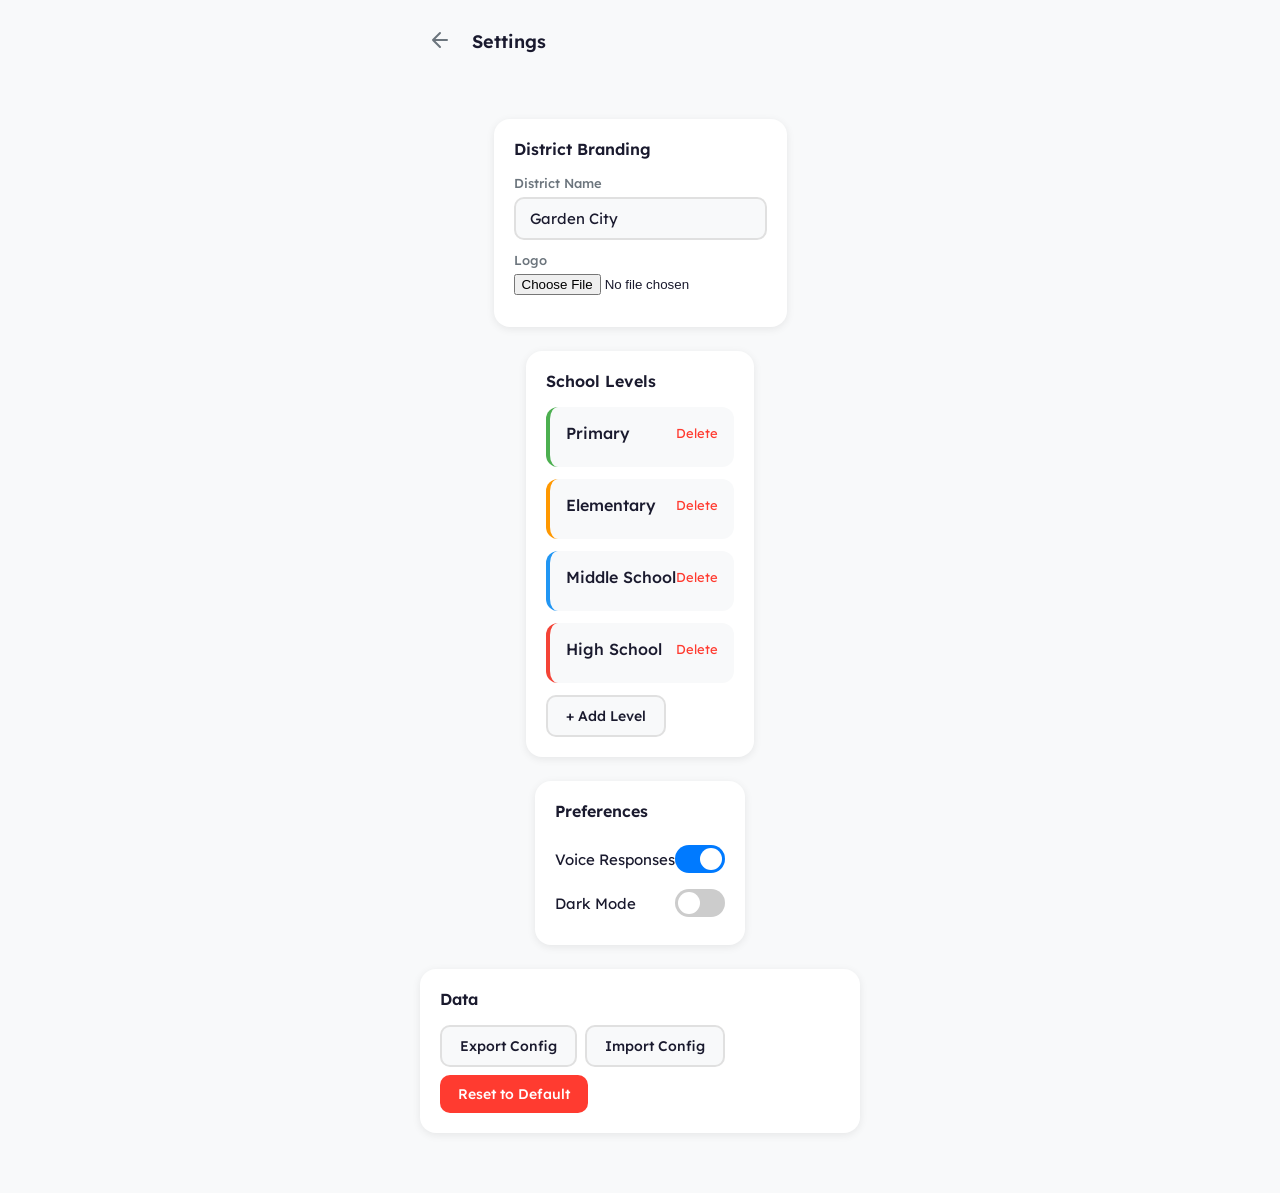
==== settings.html @ b6fb2cd3 "feat: settings page with district branding, level editor, and config management" ====
<!DOCTYPE html>
<html lang="en">
<head>
  <meta charset="UTF-8">
  <meta name="viewport" content="width=device-width, initial-scale=1.0">
  <title>Settings — Schedule Assistant</title>
  <link href="https://fonts.googleapis.com/css2?family=Lexend:wght@400;500;600&display=swap" rel="stylesheet">
  <link rel="stylesheet" href="css/style.css">
  <link rel="stylesheet" href="css/settings.css">
</head>
<body>
  <div id="app">
    <header>
      <div class="header-left">
        <button id="back-btn" class="icon-btn" aria-label="Back">
          <svg width="24" height="24" viewBox="0 0 24 24" fill="none" stroke="currentColor" stroke-width="2" stroke-linecap="round" stroke-linejoin="round">
            <path d="M19 12H5M12 19l-7-7 7-7"/>
          </svg>
        </button>
        <h1 class="district-name">Settings</h1>
      </div>
    </header>
    <main class="settings-main">
      <section class="settings-section">
        <h2>District Branding</h2>
        <label class="setting-field">
          <span>District Name</span>
          <input type="text" id="district-name-input" placeholder="e.g. Garden City">
        </label>
        <label class="setting-field">
          <span>Logo</span>
          <input type="file" id="logo-upload" accept="image/*">
        </label>
        <div id="logo-preview-area"></div>
      </section>
      <section class="settings-section">
        <h2>School Levels</h2>
        <div id="levels-list"></div>
        <button id="add-level-btn" class="btn-secondary">+ Add Level</button>
      </section>
      <section class="settings-section">
        <h2>Preferences</h2>
        <label class="setting-toggle">
          <span>Voice Responses</span>
          <input type="checkbox" id="voice-toggle">
          <span class="toggle-slider"></span>
        </label>
        <label class="setting-toggle">
          <span>Dark Mode</span>
          <input type="checkbox" id="dark-mode-toggle">
          <span class="toggle-slider"></span>
        </label>
      </section>
      <section class="settings-section">
        <h2>Data</h2>
        <div class="btn-group">
          <button id="export-btn" class="btn-secondary">Export Config</button>
          <label class="btn-secondary btn-file">
            Import Config
            <input type="file" id="import-input" accept=".json" hidden>
          </label>
          <button id="reset-btn" class="btn-danger">Reset to Default</button>
        </div>
      </section>
    </main>
  </div>
  <script src="js/config.js"></script>
  <script src="js/settings-ui.js"></script>
</body>
</html>
---- css/style.css ----
*, *::before, *::after {
  box-sizing: border-box;
  margin: 0;
  padding: 0;
}

:root {
  --bg: #f8f9fa;
  --bg-card: #ffffff;
  --text: #1a1a2e;
  --text-secondary: #6c757d;
  --shadow: rgba(0, 0, 0, 0.08);
  --mic-bg: #007AFF;
  --mic-active: #FF3B30;
}

body {
  font-family: 'Lexend', sans-serif;
  background: var(--bg);
  color: var(--text);
  min-height: 100vh;
  min-height: 100dvh;
  display: flex;
  justify-content: center;
  -webkit-font-smoothing: antialiased;
  -webkit-tap-highlight-color: transparent;
}

body.dark-mode {
  --bg: #1a1a2e;
  --bg-card: #16213e;
  --text: #e8e8e8;
  --text-secondary: #a0a0b0;
  --shadow: rgba(0, 0, 0, 0.3);
}

#app {
  width: 100%;
  max-width: 480px;
  padding: 20px;
  display: flex;
  flex-direction: column;
  align-items: center;
  min-height: 100vh;
  min-height: 100dvh;
}

header {
  width: 100%;
  display: flex;
  justify-content: space-between;
  align-items: center;
  padding-bottom: 16px;
}

.header-left {
  display: flex;
  align-items: center;
  gap: 12px;
}

.district-logo {
  width: 40px;
  height: 40px;
  border-radius: 8px;
  object-fit: contain;
}

.district-name {
  font-size: 18px;
  font-weight: 600;
}

.icon-btn {
  background: none;
  border: none;
  color: var(--text-secondary);
  cursor: pointer;
  padding: 8px;
  border-radius: 50%;
  transition: background 0.2s;
}

.icon-btn:hover {
  background: rgba(0,0,0,0.05);
}

.hidden {
  display: none !important;
}

main {
  display: flex;
  flex-direction: column;
  align-items: center;
  padding: 40px 0;
  gap: 16px;
}

.mic-btn {
  position: relative;
  width: 100px;
  height: 100px;
  border-radius: 50%;
  background: var(--mic-bg);
  border: none;
  color: white;
  cursor: pointer;
  display: flex;
  align-items: center;
  justify-content: center;
  transition: background 0.2s, transform 0.1s;
  -webkit-tap-highlight-color: transparent;
}

.mic-btn:active {
  transform: scale(0.95);
}

.mic-btn.listening {
  background: var(--mic-active);
}

.mic-pulse {
  position: absolute;
  width: 100%;
  height: 100%;
  border-radius: 50%;
  border: 2px solid var(--mic-bg);
  animation: pulse 2s ease-out infinite;
}

.mic-btn.listening .mic-pulse {
  border-color: var(--mic-active);
}

@keyframes pulse {
  0% { transform: scale(1); opacity: 0.6; }
  100% { transform: scale(1.6); opacity: 0; }
}

.mic-waveform {
  position: absolute;
  bottom: -30px;
  display: flex;
  gap: 4px;
  align-items: center;
  height: 20px;
}

.mic-waveform span {
  width: 4px;
  height: 8px;
  background: var(--mic-active);
  border-radius: 2px;
  animation: wave 0.6s ease-in-out infinite alternate;
}

.mic-waveform span:nth-child(2) { animation-delay: 0.1s; }
.mic-waveform span:nth-child(3) { animation-delay: 0.2s; }
.mic-waveform span:nth-child(4) { animation-delay: 0.3s; }
.mic-waveform span:nth-child(5) { animation-delay: 0.4s; }

@keyframes wave {
  from { height: 4px; }
  to { height: 20px; }
}

.mic-status {
  font-size: 14px;
  color: var(--text-secondary);
  text-align: center;
}

.type-toggle {
  background: none;
  border: none;
  color: var(--text-secondary);
  font-size: 13px;
  cursor: pointer;
  text-decoration: underline;
  font-family: 'Lexend', sans-serif;
}

.type-input-area {
  width: 100%;
  display: flex;
  gap: 8px;
  margin-top: 8px;
}

.type-input {
  flex: 1;
  padding: 12px 16px;
  font-size: 15px;
  font-family: 'Lexend', sans-serif;
  border: 2px solid #e0e0e0;
  border-radius: 12px;
  background: var(--bg-card);
  color: var(--text);
  outline: none;
  transition: border-color 0.2s;
}

.type-input:focus {
  border-color: var(--mic-bg);
}

.type-submit {
  padding: 12px 20px;
  font-size: 15px;
  font-family: 'Lexend', sans-serif;
  background: var(--mic-bg);
  color: white;
  border: none;
  border-radius: 12px;
  cursor: pointer;
  font-weight: 500;
}

.cards-area {
  width: 100%;
  display: flex;
  flex-direction: column;
  gap: 12px;
  padding-bottom: 40px;
}

.answer-card {
  background: var(--bg-card);
  border-radius: 16px;
  padding: 20px 24px;
  box-shadow: 0 2px 12px var(--shadow);
  border-left: 5px solid #ccc;
  animation: slideUp 0.3s ease-out;
  transition: opacity 0.3s;
}

.answer-card.faded {
  opacity: 0.4;
}

@keyframes slideUp {
  from { transform: translateY(20px); opacity: 0; }
  to { transform: translateY(0); opacity: 1; }
}

.card-period {
  font-size: 28px;
  font-weight: 600;
  line-height: 1.2;
}

.card-school {
  font-size: 14px;
  color: var(--text-secondary);
  margin-top: 2px;
  font-weight: 400;
}

.card-time {
  font-size: 22px;
  font-weight: 500;
  margin-top: 8px;
}

.card-context {
  font-size: 13px;
  color: var(--text-secondary);
  margin-top: 4px;
}

.card-progress {
  width: 100%;
  height: 6px;
  background: #e0e0e0;
  border-radius: 3px;
  margin-top: 12px;
  overflow: hidden;
}

body.dark-mode .card-progress {
  background: #2a2a4a;
}

.card-progress-fill {
  height: 100%;
  border-radius: 3px;
  transition: width 0.5s ease;
}

.card-error {
  background: var(--bg-card);
  border-radius: 16px;
  padding: 20px 24px;
  box-shadow: 0 2px 12px var(--shadow);
  border-left: 5px solid #FF3B30;
  animation: slideUp 0.3s ease-out;
  font-size: 16px;
  color: var(--text-secondary);
}

.card-query {
  font-size: 12px;
  color: var(--text-secondary);
  font-style: italic;
  margin-bottom: 8px;
  opacity: 0.7;
}
---- css/settings.css ----
.settings-main {
  width: 100%;
  display: flex;
  flex-direction: column;
  gap: 24px;
  padding-bottom: 40px;
}

.settings-section {
  background: var(--bg-card);
  border-radius: 16px;
  padding: 20px;
  box-shadow: 0 2px 8px var(--shadow);
}

.settings-section h2 {
  font-size: 16px;
  font-weight: 600;
  margin-bottom: 16px;
  color: var(--text);
}

.setting-field {
  display: flex;
  flex-direction: column;
  gap: 6px;
  margin-bottom: 12px;
}

.setting-field span {
  font-size: 13px;
  color: var(--text-secondary);
  font-weight: 500;
}

.setting-field input[type="text"],
.setting-field input[type="time"] {
  padding: 10px 14px;
  font-size: 15px;
  font-family: 'Lexend', sans-serif;
  border: 2px solid #e0e0e0;
  border-radius: 10px;
  background: var(--bg);
  color: var(--text);
  outline: none;
}

.setting-field input:focus {
  border-color: #007AFF;
}

.setting-toggle {
  display: flex;
  justify-content: space-between;
  align-items: center;
  padding: 8px 0;
  cursor: pointer;
}

.setting-toggle span:first-child {
  font-size: 15px;
}

.setting-toggle input {
  display: none;
}

.toggle-slider {
  width: 50px;
  height: 28px;
  background: #ccc;
  border-radius: 14px;
  position: relative;
  transition: background 0.3s;
}

.toggle-slider::after {
  content: '';
  position: absolute;
  width: 22px;
  height: 22px;
  background: white;
  border-radius: 50%;
  top: 3px;
  left: 3px;
  transition: transform 0.3s;
}

.setting-toggle input:checked + .toggle-slider {
  background: #007AFF;
}

.setting-toggle input:checked + .toggle-slider::after {
  transform: translateX(22px);
}

.btn-secondary {
  padding: 10px 18px;
  font-size: 14px;
  font-family: 'Lexend', sans-serif;
  background: var(--bg);
  color: var(--text);
  border: 2px solid #e0e0e0;
  border-radius: 10px;
  cursor: pointer;
  font-weight: 500;
}

.btn-danger {
  padding: 10px 18px;
  font-size: 14px;
  font-family: 'Lexend', sans-serif;
  background: #FF3B30;
  color: white;
  border: none;
  border-radius: 10px;
  cursor: pointer;
  font-weight: 500;
}

.btn-group {
  display: flex;
  flex-wrap: wrap;
  gap: 8px;
}

.btn-file {
  display: inline-block;
  text-align: center;
}

.level-card {
  background: var(--bg);
  border-radius: 12px;
  padding: 16px;
  margin-bottom: 12px;
  border-left: 4px solid #ccc;
}

.level-header {
  display: flex;
  justify-content: space-between;
  align-items: center;
  cursor: pointer;
  margin-bottom: 8px;
}

.level-header h3 {
  font-size: 16px;
  font-weight: 500;
}

.level-body {
  display: none;
}

.level-body.expanded {
  display: block;
}

.level-delete {
  background: none;
  border: none;
  color: #FF3B30;
  font-size: 13px;
  cursor: pointer;
  font-family: 'Lexend', sans-serif;
}

.alias-tags {
  display: flex;
  flex-wrap: wrap;
  gap: 6px;
  margin: 8px 0;
}

.alias-tag {
  background: var(--bg-card);
  padding: 4px 10px;
  border-radius: 20px;
  font-size: 13px;
  display: flex;
  align-items: center;
  gap: 4px;
}

.alias-tag button {
  background: none;
  border: none;
  color: #FF3B30;
  cursor: pointer;
  font-size: 14px;
  line-height: 1;
}

.alias-add {
  display: flex;
  gap: 6px;
}

.alias-add input {
  flex: 1;
  padding: 6px 10px;
  font-size: 13px;
  font-family: 'Lexend', sans-serif;
  border: 1px solid #e0e0e0;
  border-radius: 8px;
  background: var(--bg-card);
  color: var(--text);
}

.alias-add button {
  padding: 6px 12px;
  font-size: 13px;
  background: #007AFF;
  color: white;
  border: none;
  border-radius: 8px;
  cursor: pointer;
}

.schedule-table {
  width: 100%;
  margin-top: 12px;
  font-size: 13px;
}

.schedule-row {
  display: flex;
  gap: 8px;
  margin-bottom: 6px;
  align-items: center;
}

.schedule-row input {
  padding: 6px 8px;
  font-size: 13px;
  font-family: 'Lexend', sans-serif;
  border: 1px solid #e0e0e0;
  border-radius: 6px;
  background: var(--bg-card);
  color: var(--text);
}

.schedule-row input[type="time"] {
  width: 110px;
}

.schedule-row .period-name {
  flex: 1;
  min-width: 80px;
}

#logo-preview-area img {
  max-width: 80px;
  max-height: 80px;
  border-radius: 8px;
  margin-top: 8px;
}
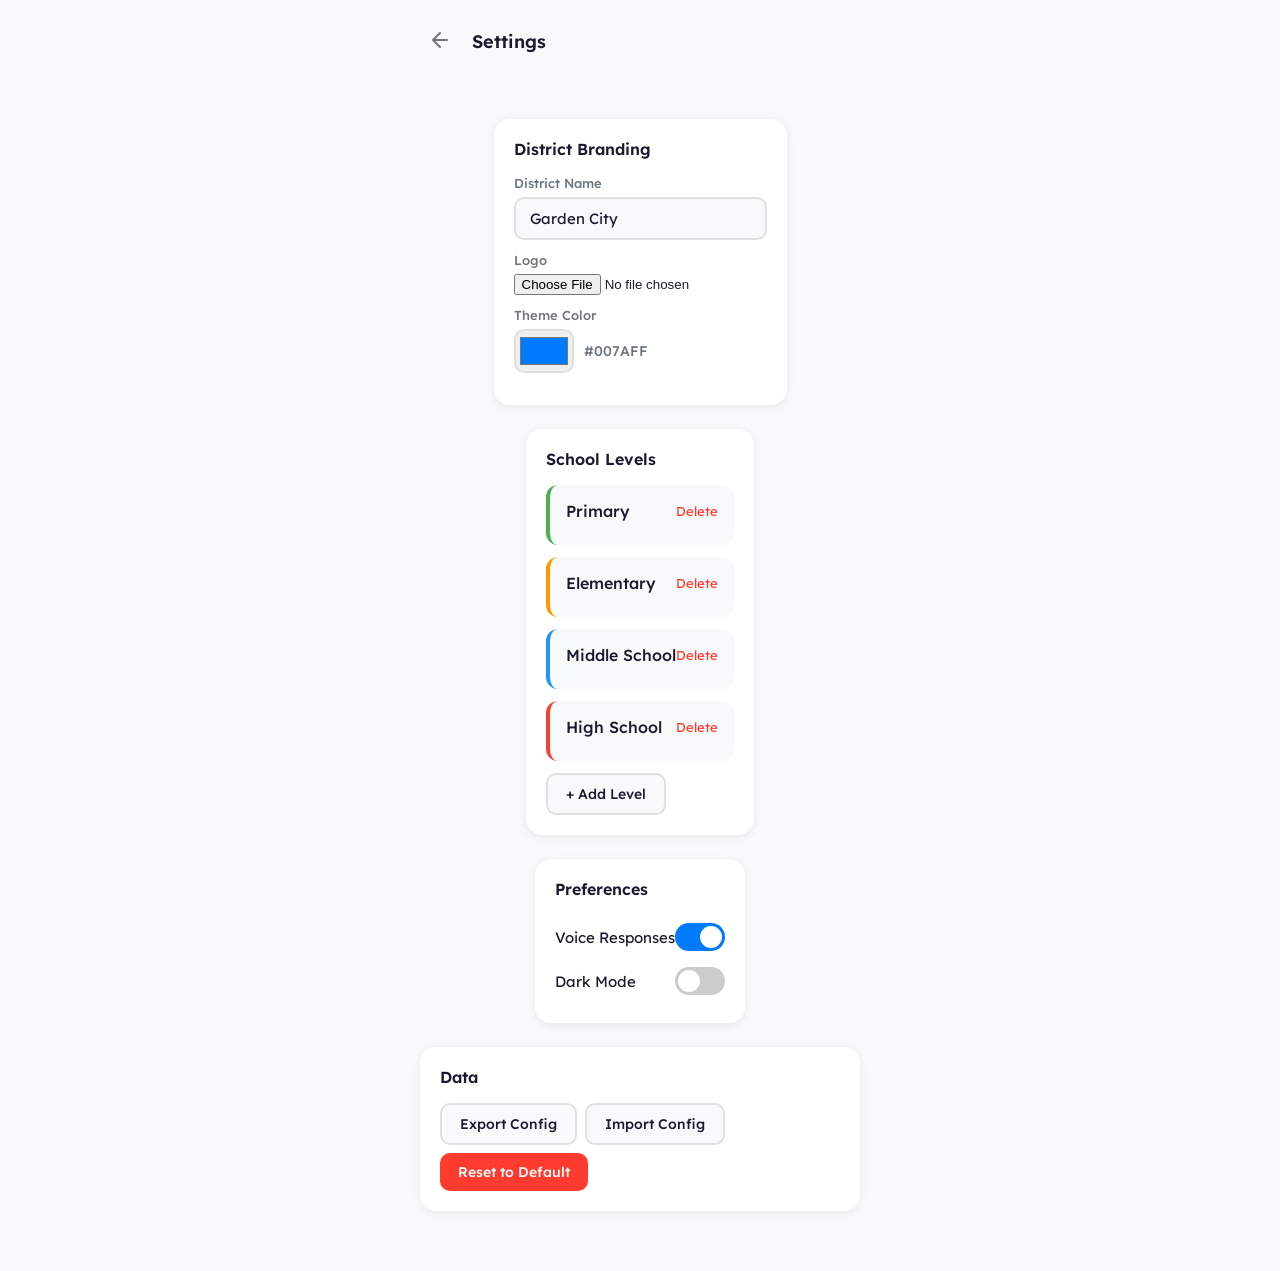
==== commit c60e522c: "feat: manual theme color picker in settings, syncs with logo extraction" ====
--- a/settings.html
+++ b/settings.html
@@ -32,6 +32,13 @@
           <input type="file" id="logo-upload" accept="image/*">
         </label>
         <div id="logo-preview-area"></div>
+        <label class="setting-field">
+          <span>Theme Color</span>
+          <div style="display:flex;align-items:center;gap:10px;">
+            <input type="color" id="theme-color-input" value="#007AFF" style="height:44px;width:60px;padding:2px;border:2px solid #e0e0e0;border-radius:10px;cursor:pointer;">
+            <span id="theme-color-hex" style="font-size:14px;color:var(--text-secondary);">#007AFF</span>
+          </div>
+        </label>
       </section>
       <section class="settings-section">
         <h2>School Levels</h2>
@@ -65,6 +72,7 @@
     </main>
   </div>
   <script src="js/config.js"></script>
+  <script src="js/color-extract.js"></script>
   <script src="js/settings-ui.js"></script>
 </body>
 </html>
--- a/css/style.css
+++ b/css/style.css
@@ -140,8 +140,6 @@
 }
 
 .mic-waveform {
-  position: absolute;
-  bottom: -30px;
   display: flex;
   gap: 4px;
   align-items: center;
@@ -203,7 +201,7 @@
 }
 
 .type-input:focus {
-  border-color: var(--mic-bg);
+  border-color: var(--accent, var(--mic-bg));
 }
 
 .type-submit {
